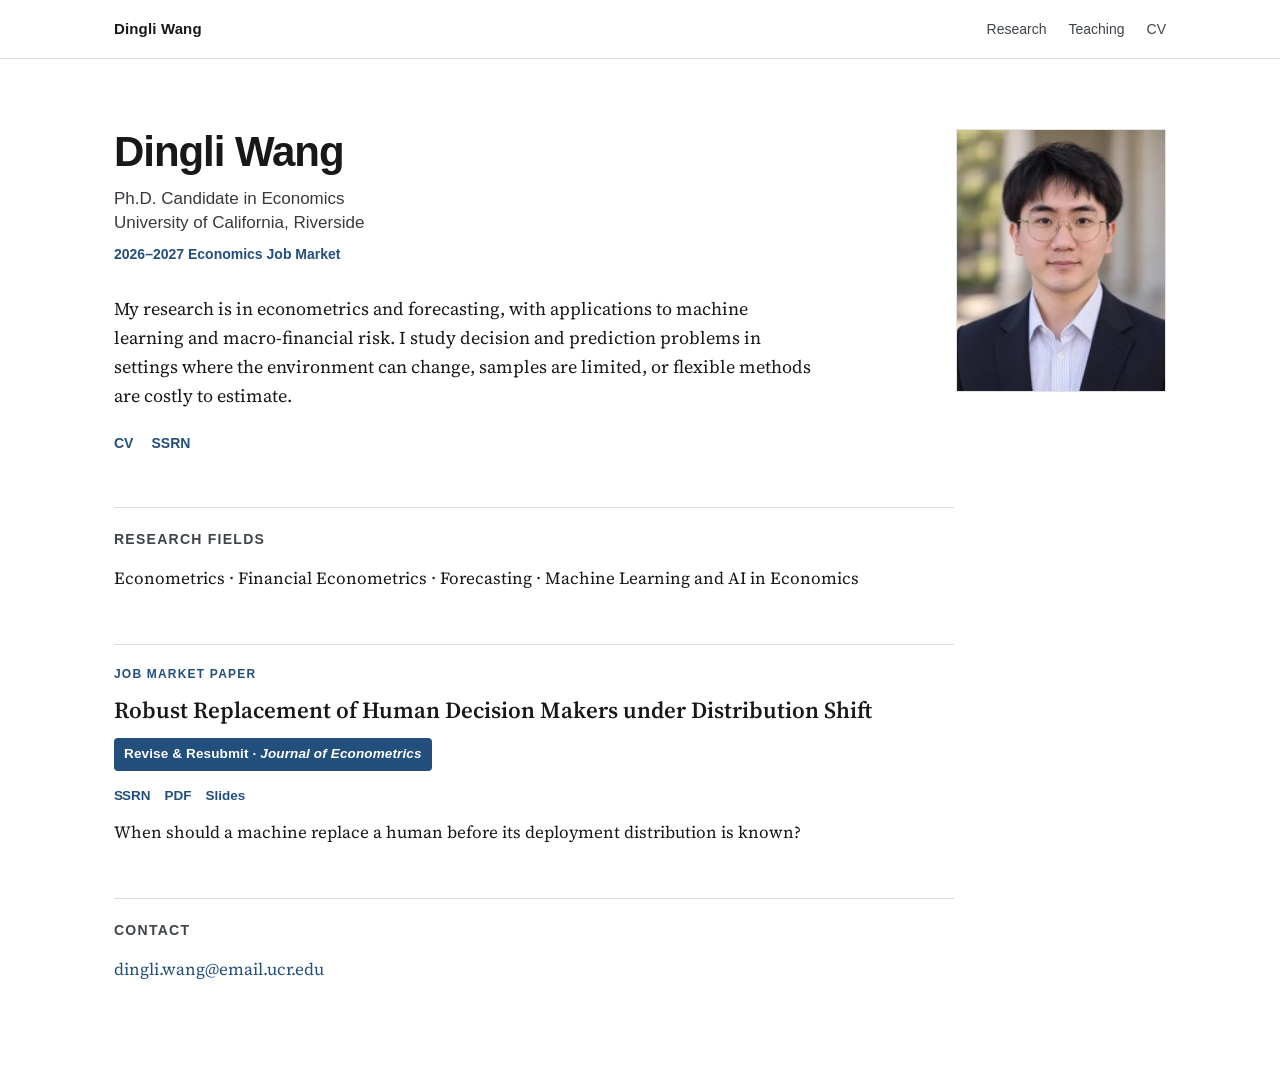
==== index.html @ 8ec80eb2 "Publish JMP talk slides alongside paper PDF on home and research pages" ====
<!DOCTYPE html>
<html lang="en">
<head>
<meta charset="UTF-8">
<meta name="viewport" content="width=device-width, initial-scale=1.0">
<title>Dingli Wang | Economics PhD Candidate at UC Riverside</title>
<meta name="description" content="Dingli Wang is an Economics PhD candidate at the University of California, Riverside. Research in econometrics, forecasting, machine learning, and macro-financial risk.">
<meta name="author" content="Dingli Wang">
<meta name="robots" content="index, follow">
<meta name="google-site-verification" content="K-nu3ngkysns7aIenNjw1BSuJkWYcFGSQOoCHtjQAps" />
<link rel="canonical" href="https://dingliwang.github.io/">
<meta property="og:type" content="website">
<meta property="og:site_name" content="Dingli Wang">
<meta property="og:title" content="Dingli Wang | Economics PhD Candidate at UC Riverside">
<meta property="og:description" content="Dingli Wang is an Economics PhD candidate at the University of California, Riverside. Research in econometrics, forecasting, machine learning, and macro-financial risk.">
<meta property="og:url" content="https://dingliwang.github.io/">
<meta property="og:image" content="https://dingliwang.github.io/assets/dingli-wang-headshot.webp">
<link rel="preconnect" href="https://fonts.googleapis.com">
<link rel="preconnect" href="https://fonts.gstatic.com" crossorigin>
<link href="https://fonts.googleapis.com/css2?family=Source+Serif+4:opsz,wght@8..60,400;8..60,600&display=swap" rel="stylesheet">
<link rel="stylesheet" href="styles.css?v=20261015-papers">
<script type="application/ld+json">
{
  "@context": "https://schema.org",
  "@type": "Person",
  "@id": "https://dingliwang.github.io/#person",
  "name": "Dingli Wang",
  "url": "https://dingliwang.github.io/",
  "image": "https://dingliwang.github.io/assets/dingli-wang-headshot.webp",
  "jobTitle": "Ph.D. Candidate in Economics",
  "affiliation": {
    "@type": "CollegeOrUniversity",
    "name": "University of California, Riverside",
    "url": "https://www.ucr.edu/"
  },
  "email": "mailto:dingli.wang@email.ucr.edu",
  "sameAs": ["https://ssrn.com/author=10994248"],
  "knowsAbout": [
    "Econometrics",
    "Financial Econometrics",
    "Forecasting",
    "Machine Learning and AI in Economics",
    "Macro-financial Risk"
  ],
  "mainEntityOfPage": "https://dingliwang.github.io/"
}
</script>
</head>
<body>
<header class="site-header">
  <nav class="nav">
    <a class="nav__brand" href="index.html">Dingli Wang</a>
    <div class="nav__links">
      <a href="research.html">Research</a>
      <a href="teaching.html">Teaching</a>
      <a href="assets/Dingli_Wang_CV.pdf" target="_blank" rel="noopener">CV</a>
    </div>
  </nav>
</header>
<main class="page">
  <section class="hero">
    <div class="intro">
      <h1>Dingli Wang</h1>
      <p class="role">Ph.D. Candidate in Economics<br>University of California, Riverside</p>
      <p class="market">2026&ndash;2027 Economics Job Market</p>
      <div class="intro__text">
        <p>My research is in econometrics and forecasting, with applications to machine learning and macro-financial risk. I study decision and prediction problems in settings where the environment can change, samples are limited, or flexible methods are costly to estimate.</p>
      </div>
      <div class="quick-links">
        <a href="assets/Dingli_Wang_CV.pdf" target="_blank" rel="noopener">CV</a>
        <a href="https://ssrn.com/author=10994248" target="_blank" rel="noopener">SSRN</a>
      </div>
    </div>
    <div class="portrait-wrap">
      <img class="portrait" src="assets/dingli-wang-headshot.webp" alt="Dingli Wang">
    </div>
  </section>
  <section class="home-section">
    <h2>Research Fields</h2>
    <p>Econometrics &middot; Financial Econometrics &middot; Forecasting &middot; Machine Learning and AI in Economics</p>
  </section>
  <section class="home-section" id="jmp">
    <div class="eyebrow">Job Market Paper</div>
    <h2 class="featured-title"><a href="research.html#jmp">Robust Replacement of Human Decision Makers under Distribution Shift</a></h2>
    <div class="status-badge">Revise &amp; Resubmit &middot; <em>Journal of Econometrics</em></div>
    <div class="paper__meta home-paper-links"><a class="paper-link ssrn-link" href="https://papers.ssrn.com/sol3/papers.cfm?abstract_id=7546458" target="_blank" rel="noopener">S<span class="ssrn-s2">S</span>RN</a><a class="paper-link" href="papers/Robust-Replacement-of-Human-Decision-Makers-under-Distribution-Shift.pdf" target="_blank" rel="noopener">PDF</a><a class="paper-link" href="papers/Robust-Replacement-of-Human-Decision-Makers-under-Distribution-Shift-Slides.pdf" target="_blank" rel="noopener">Slides</a></div>
    <p>When should a machine replace a human before its deployment distribution is known?</p>
  </section>
  <section class="home-section">
    <h2>Contact</h2>
    <p><a href="mailto:dingli.wang@email.ucr.edu">dingli.wang@email.ucr.edu</a></p>
  </section>
</main>
</body>
</html>
---- styles.css ----
:root {
  --ink: #181818;
  --muted: #5f6368;
  --rule: #dedede;
  --link: #234f7d;
  --paper: #ffffff;
  --serif: "Source Serif 4", Georgia, "Times New Roman", serif;
  --sans: -apple-system, BlinkMacSystemFont, "Helvetica Neue", Arial, sans-serif;
  --page: 1100px;
  --measure: 840px;
}
* { box-sizing: border-box; }
html { scroll-behavior: smooth; }
body {
  margin: 0;
  background: var(--paper);
  color: var(--ink);
  font-family: var(--serif);
  font-size: 17px;
  line-height: 1.62;
  -webkit-font-smoothing: antialiased;
}
a { color: var(--link); text-decoration: none; text-underline-offset: 3px; }
a:hover { text-decoration: underline; }
.site-header { border-bottom: 1px solid var(--rule); background: #fff; }
.nav {
  max-width: var(--page);
  margin: 0 auto;
  padding: 17px 24px;
  display: flex;
  align-items: center;
  justify-content: space-between;
  gap: 24px;
  font-family: var(--sans);
}
.nav__brand { color: var(--ink); font-size: 15px; font-weight: 650; letter-spacing: .01em; }
.nav__brand:hover { text-decoration: none; }
.nav__links { display: flex; gap: 22px; font-size: 14px; }
.nav__links a { color: #3f4449; }
.nav__links a[aria-current="page"] { color: var(--ink); font-weight: 650; }
.page { max-width: var(--page); margin: 0 auto; padding: 70px 24px 100px; }

.hero {
  display: grid;
  grid-template-columns: minmax(0, 1fr) 210px;
  gap: 52px;
  align-items: start;
}
.intro, .page-header { max-width: var(--measure); }
.intro h1, .page-header h1 {
  font-family: var(--sans);
  font-size: 42px;
  line-height: 1.08;
  letter-spacing: -.025em;
  margin: 0 0 12px;
  font-weight: 650;
}
.role {
  font-family: var(--sans);
  font-size: 17px;
  line-height: 1.45;
  color: #363a3e;
  margin: 0 0 7px;
}
.market {
  font-family: var(--sans);
  color: var(--link);
  font-size: 14px;
  font-weight: 650;
  margin: 0 0 28px;
}
.intro__text { max-width: 700px; font-size: 18px; }
.quick-links {
  display: flex;
  flex-wrap: wrap;
  gap: 8px 18px;
  margin-top: 22px;
  font-family: var(--sans);
  font-size: 14px;
  font-weight: 600;
}
.portrait-wrap { width: 210px; }
.portrait {
  display: block;
  width: 210px;
  height: auto;
  aspect-ratio: 4 / 5;
  object-fit: cover;
  border: 1px solid #e2e2e2;
}

.home-section, .list-section {
  max-width: var(--measure);
  margin-top: 52px;
  padding-top: 20px;
  border-top: 1px solid var(--rule);
}
.home-section h2, .list-section h2 {
  font-family: var(--sans);
  font-size: 14px;
  text-transform: uppercase;
  letter-spacing: .09em;
  margin: 0 0 14px;
  font-weight: 700;
  color: #3f4449;
}
.home-section p { margin: 0; }
.eyebrow {
  font-family: var(--sans);
  font-size: 12px;
  font-weight: 700;
  text-transform: uppercase;
  letter-spacing: .1em;
  color: var(--link);
  margin-bottom: 7px;
}
.featured-title {
  font-family: var(--serif) !important;
  font-size: 23px !important;
  text-transform: none !important;
  letter-spacing: 0 !important;
  font-weight: 600 !important;
  margin: 0 0 5px !important;
}
.featured-title a { color: var(--ink); }
.status-line {
  font-family: var(--sans);
  font-size: 14px;
  color: var(--muted);
  margin-bottom: 12px !important;
}
.status-badge {
  display: inline-block;
  margin: 4px 0 14px;
  padding: 5px 10px 6px;
  border-radius: 4px;
  background: var(--link);
  color: #fff;
  font-family: var(--sans);
  font-size: 13.5px;
  font-weight: 650;
  letter-spacing: .01em;
}
.status-badge em { font-weight: 650; }
.paper-link {
  color: var(--link);
  font-weight: 650;
}
.ssrn-link {
  font-kerning: normal;
  letter-spacing: 0;
}
.ssrn-s2 {
  display: inline-block;
  margin-left: -0.08em;
}
.page-header p { margin: 0; color: #404448; font-size: 18px; }
.papers { max-width: var(--measure); margin-top: 42px; }
.paper { padding: 28px 0; border-top: 1px solid var(--rule); }
.paper:first-child { border-top: 0; padding-top: 0; }
.paper h2, .paper h3 {
  font-family: var(--serif);
  font-size: 22px;
  line-height: 1.35;
  margin: 0 0 7px;
  font-weight: 600;
}
.coauthor {
  font-family: var(--sans);
  font-size: 13px;
  font-weight: 400;
  color: var(--muted);
  white-space: nowrap;
}
.paper__meta {
  font-family: var(--sans);
  display: flex;
  flex-wrap: wrap;
  gap: 5px 14px;
  font-size: 13.5px;
  color: var(--muted);
  margin-bottom: 12px;
}
.paper__summary { margin: 0 0 12px; }
details { margin-top: 8px; }
summary {
  cursor: pointer;
  color: var(--link);
  font-family: var(--sans);
  font-size: 13px;
  font-weight: 650;
}
details p {
  margin: 12px 0 0;
  padding-left: 16px;
  border-left: 2px solid #d6dde5;
  color: #42474c;
}
.cvrow {
  display: grid;
  grid-template-columns: minmax(0,1fr) auto;
  gap: 18px;
  padding: 10px 0;
  border-top: 1px solid #eeeeee;
  align-items: baseline;
}
.cvrow:first-of-type { border-top: 0; }
.date, .sub, .meta-inline {
  font-family: var(--sans);
  font-size: 13.5px;
  color: var(--muted);
}
.date { white-space: nowrap; }
.sub { margin-top: 2px; }
.paper-mini { padding: 9px 0; border-top: 1px solid #eeeeee; }
.paper-mini:first-of-type { border-top: 0; }
.paper-mini strong { display: block; font-weight: 600; }
.meta-inline { display: block; margin-top: 2px; }
.list-section p { margin: 0 0 10px; }
.list-section p:last-child { margin-bottom: 0; }

.cv-page { max-width: 1040px; }
.pdf-section { margin-top: 28px; }
.pdf-frame {
  display: block;
  width: 100%;
  height: 1080px;
  border: 1px solid var(--rule);
  background: #f7f7f7;
}

@media (min-width: 761px) and (max-width: 960px) {
  .hero { grid-template-columns: minmax(0, 1fr) 180px; gap: 32px; }
  .portrait-wrap, .portrait { width: 180px; }
}
@media (max-width: 760px) {
  body { font-size: 16.5px; }
  .page { padding: 52px 20px 80px; }
  .nav { padding: 15px 20px; }
  .nav__links { gap: 15px; }
  .hero { grid-template-columns: 1fr; gap: 30px; }
  .portrait-wrap { width: 150px; order: -1; }
  .portrait { width: 150px; }
  .intro h1, .page-header h1 { font-size: 34px; }
  .intro__text, .page-header p { font-size: 17px; }
  .cvrow { grid-template-columns: 1fr; gap: 2px; }
  .date { white-space: normal; }
  .coauthor { white-space: normal; display: inline; }
  .pdf-frame { height: 75vh; }
}
@media print {
  .site-header { display: none; }
  .page { max-width: none; padding: 0; }
  a { color: #000; }
}
/* Teaching portfolio samples */
.teaching-materials__intro { margin-bottom: 12px !important; }
.teaching-sample { padding: 16px 0; border-top: 1px solid #eeeeee; }
.teaching-sample__title { font-weight: 600; line-height: 1.45; }
.teaching-sample__meta { margin-top: 3px; color: var(--muted); font-family: var(--sans); font-size: 13px; }
.teaching-sample p { margin: 7px 0 8px; }
.teaching-sample__links { display: flex; flex-wrap: wrap; gap: 6px 18px; font-family: var(--sans); font-size: 13.5px; font-weight: 600; }
.teaching-materials__note { color: var(--muted); font-size: 14px; }
.teaching-materials__statement { margin-top: 16px !important; font-family: var(--sans); font-size: 14px; font-weight: 600; }

/* Link to the standalone research statement */
.page-header .statement-resource {
  margin: 14px 0 0;
  font-family: var(--sans);
  font-size: 14px;
  font-weight: 600;
}

/* Selected student feedback: modest academic styling */
.teaching-feedback__intro { color: var(--muted); font-size: 15px; }
.student-quote {
  margin: 18px 0 0;
  padding: 3px 0 3px 18px;
  border-left: 2px solid #d6dde5;
}
.student-quote p { margin: 0 0 6px; }
.student-quote footer {
  font-family: var(--sans);
  font-size: 13px;
  color: var(--muted);
}

/* Working-paper section and expanded JMP abstract */
.paper .paper__abstract-heading {
  font-family: var(--sans);
  font-size: 13px;
  line-height: 1.5;
  font-weight: 700;
  text-transform: uppercase;
  letter-spacing: .075em;
  color: #3f4449;
  margin: 10px 0 7px;
}
.paper__abstract { color: #42474c; margin: 0; }
.papers--additional { margin-top: 24px; }
.papers__heading {
  font-family: var(--sans);
  font-size: 14px;
  line-height: 1.5;
  font-weight: 700;
  text-transform: uppercase;
  letter-spacing: .09em;
  color: #3f4449;
  margin: 0 0 18px;
  padding-top: 22px;
  border-top: 1px solid var(--rule);
}
.papers--additional .paper:first-of-type { border-top: 0; padding-top: 0; }

/* Teaching: tighter course list and clear section ordering */
.teaching-page { padding-top: 58px; }
.teaching-page .list-section {
  margin-top: 28px;
  padding-top: 16px;
}
.teaching-page .list-section h2 { margin-bottom: 9px; }
.teaching-page .cvrow {
  padding: 6px 0;
  gap: 12px;
  line-height: 1.4;
}
.teaching-page .cvrow .sub { margin-top: 1px; }
.teaching-page .teaching-sample { padding: 13px 0; }
.teaching-page .student-quote { margin-top: 14px; }
@media (max-width: 760px) {
  .teaching-page { padding-top: 48px; }
}
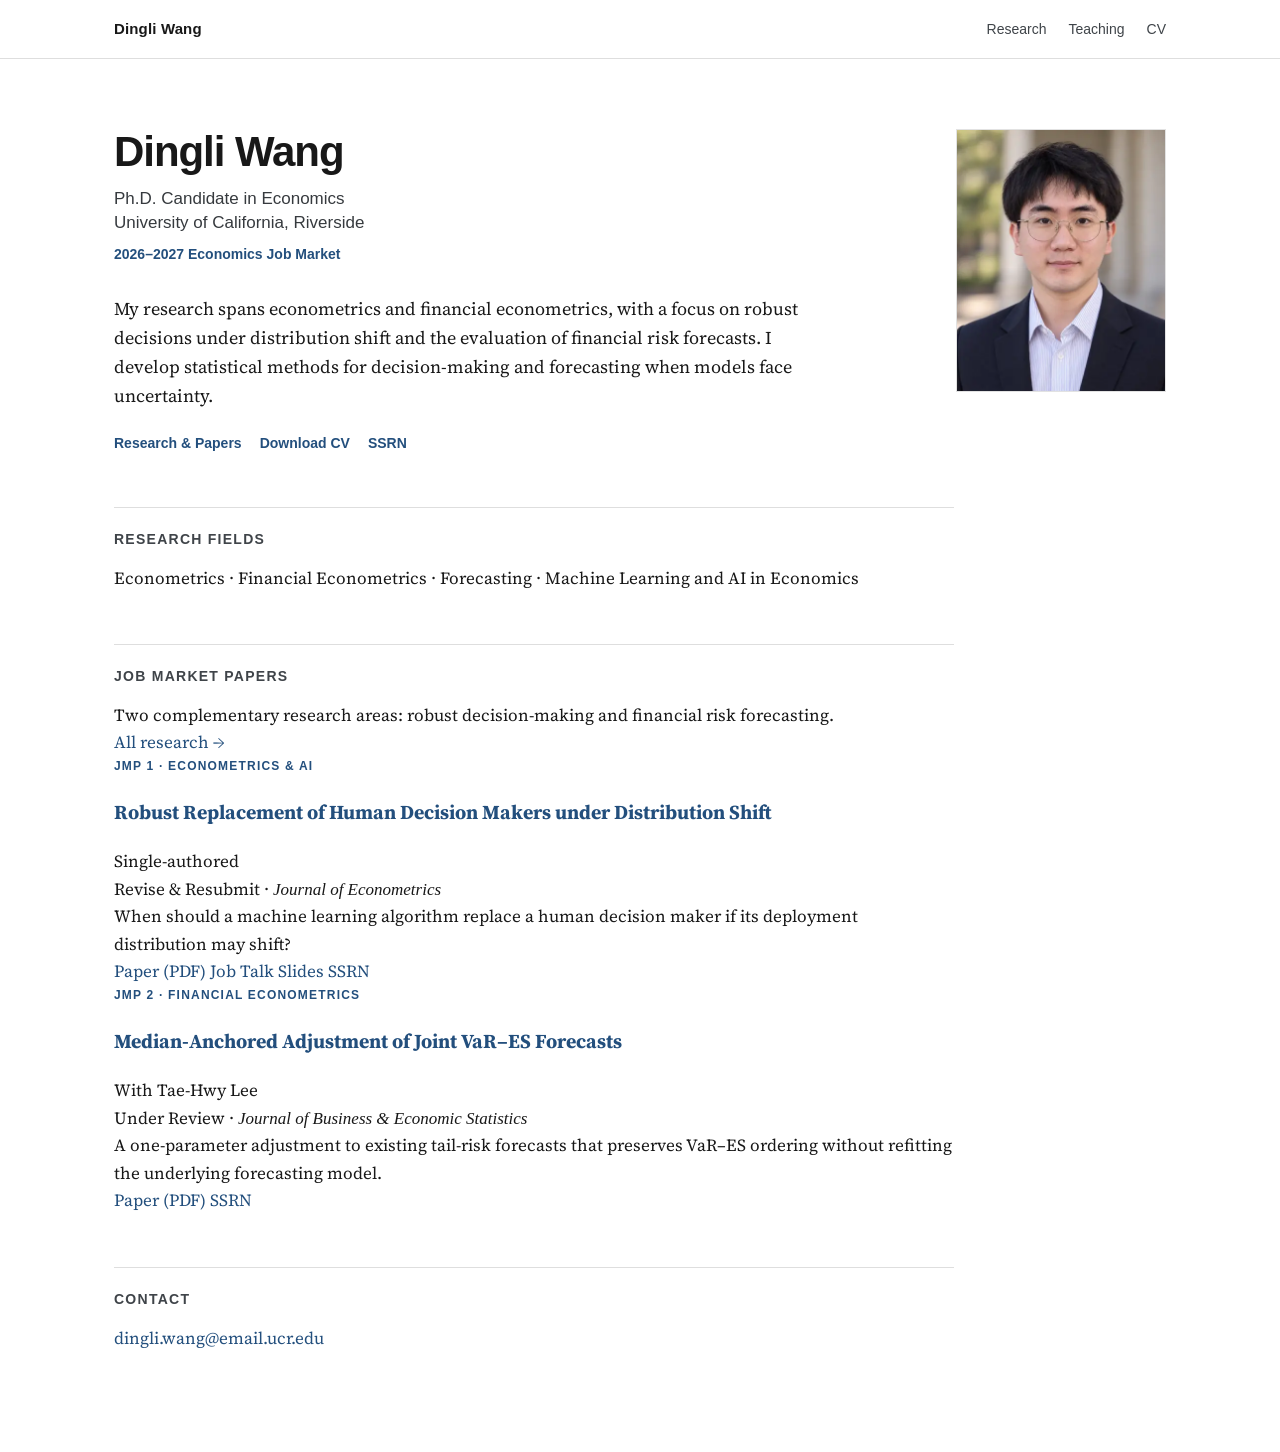
==== commit f4859732: "Feature both independent job market papers on homepage" ====
--- a/index.html
+++ b/index.html
@@ -1,10 +1,18 @@
 <!DOCTYPE html>
 <html lang="en">
 <head>
+<!-- Google tag (gtag.js) -->
+<script async src="https://www.googletagmanager.com/gtag/js?id=G-CCY3WN5WTL"></script>
+<script>
+  window.dataLayer = window.dataLayer || [];
+  function gtag(){dataLayer.push(arguments);}
+  gtag('js', new Date());
+  gtag('config', 'G-CCY3WN5WTL');
+</script>
 <meta charset="UTF-8">
 <meta name="viewport" content="width=device-width, initial-scale=1.0">
 <title>Dingli Wang | Economics PhD Candidate at UC Riverside</title>
-<meta name="description" content="Dingli Wang is an Economics PhD candidate at the University of California, Riverside. Research in econometrics, forecasting, machine learning, and macro-financial risk.">
+<meta name="description" content="Dingli Wang is an Economics PhD candidate at the University of California, Riverside. Research in econometrics, financial econometrics, decision-making under distribution shift, and risk forecasting.">
 <meta name="author" content="Dingli Wang">
 <meta name="robots" content="index, follow">
 <meta name="google-site-verification" content="K-nu3ngkysns7aIenNjw1BSuJkWYcFGSQOoCHtjQAps" />
@@ -18,7 +26,7 @@
 <link rel="preconnect" href="https://fonts.googleapis.com">
 <link rel="preconnect" href="https://fonts.gstatic.com" crossorigin>
 <link href="https://fonts.googleapis.com/css2?family=Source+Serif+4:opsz,wght@8..60,400;8..60,600&display=swap" rel="stylesheet">
-<link rel="stylesheet" href="styles.css?v=20261015-papers">
+<link rel="stylesheet" href="styles.css?v=20261104-dual-jmp">
 <script type="application/ld+json">
 {
   "@context": "https://schema.org",
@@ -64,10 +72,11 @@
       <p class="role">Ph.D. Candidate in Economics<br>University of California, Riverside</p>
       <p class="market">2026&ndash;2027 Economics Job Market</p>
       <div class="intro__text">
-        <p>My research is in econometrics and forecasting, with applications to machine learning and macro-financial risk. I study decision and prediction problems in settings where the environment can change, samples are limited, or flexible methods are costly to estimate.</p>
+        <p>My research spans econometrics and financial econometrics, with a focus on robust decisions under distribution shift and the evaluation of financial risk forecasts. I develop statistical methods for decision-making and forecasting when models face uncertainty.</p>
       </div>
       <div class="quick-links">
-        <a href="assets/Dingli_Wang_CV.pdf" target="_blank" rel="noopener">CV</a>
+        <a href="research.html">Research &amp; Papers</a>
+        <a href="assets/Dingli_Wang_CV.pdf" target="_blank" rel="noopener">Download CV</a>
         <a href="https://ssrn.com/author=10994248" target="_blank" rel="noopener">SSRN</a>
       </div>
     </div>
@@ -79,12 +88,39 @@
     <h2>Research Fields</h2>
     <p>Econometrics &middot; Financial Econometrics &middot; Forecasting &middot; Machine Learning and AI in Economics</p>
   </section>
-  <section class="home-section" id="jmp">
-    <div class="eyebrow">Job Market Paper</div>
-    <h2 class="featured-title"><a href="research.html#jmp">Robust Replacement of Human Decision Makers under Distribution Shift</a></h2>
-    <div class="status-badge">Revise &amp; Resubmit &middot; <em>Journal of Econometrics</em></div>
-    <div class="paper__meta home-paper-links"><a class="paper-link ssrn-link" href="https://papers.ssrn.com/sol3/papers.cfm?abstract_id=7546458" target="_blank" rel="noopener">S<span class="ssrn-s2">S</span>RN</a><a class="paper-link" href="papers/Robust-Replacement-of-Human-Decision-Makers-under-Distribution-Shift.pdf" target="_blank" rel="noopener">PDF</a><a class="paper-link" href="papers/Robust-Replacement-of-Human-Decision-Makers-under-Distribution-Shift-Slides.pdf" target="_blank" rel="noopener">Slides</a></div>
-    <p>When should a machine replace a human before its deployment distribution is known?</p>
+  <section class="home-section home-section--papers" id="jmp-papers" aria-labelledby="jmp-papers-title">
+    <div class="home-section__heading">
+      <div>
+        <h2 id="jmp-papers-title">Job Market Papers</h2>
+        <p>Two complementary research areas: robust decision-making and financial risk forecasting.</p>
+      </div>
+      <a class="section-link" href="research.html">All research &rarr;</a>
+    </div>
+    <div class="featured-grid">
+      <article class="featured-paper">
+        <div class="eyebrow">JMP 1 <span aria-hidden="true">&middot;</span> Econometrics &amp; AI</div>
+        <h3 class="featured-paper__title"><a href="research.html#jmp">Robust Replacement of Human Decision Makers under Distribution Shift</a></h3>
+        <p class="featured-paper__byline">Single-authored</p>
+        <p class="featured-paper__status">Revise &amp; Resubmit <span aria-hidden="true">&middot;</span> <em>Journal of Econometrics</em></p>
+        <p class="featured-paper__summary">When should a machine learning algorithm replace a human decision maker if its deployment distribution may shift?</p>
+        <div class="featured-paper__links">
+          <a href="papers/Robust-Replacement-of-Human-Decision-Makers-under-Distribution-Shift.pdf" target="_blank" rel="noopener">Paper (PDF)</a>
+          <a href="papers/Robust-Replacement-of-Human-Decision-Makers-under-Distribution-Shift-Slides.pdf" target="_blank" rel="noopener">Job Talk Slides</a>
+          <a href="https://papers.ssrn.com/sol3/papers.cfm?abstract_id=7546458" target="_blank" rel="noopener">SSRN</a>
+        </div>
+      </article>
+      <article class="featured-paper">
+        <div class="eyebrow">JMP 2 <span aria-hidden="true">&middot;</span> Financial Econometrics</div>
+        <h3 class="featured-paper__title"><a href="research.html#jmp-2">Median-Anchored Adjustment of Joint VaR&ndash;ES Forecasts</a></h3>
+        <p class="featured-paper__byline">With Tae-Hwy Lee</p>
+        <p class="featured-paper__status">Under Review <span aria-hidden="true">&middot;</span> <em>Journal of Business &amp; Economic Statistics</em></p>
+        <p class="featured-paper__summary">A one-parameter adjustment to existing tail-risk forecasts that preserves VaR&ndash;ES ordering without refitting the underlying forecasting model.</p>
+        <div class="featured-paper__links">
+          <a href="papers/Median-Anchored-Adjustment-of-Joint-VaR-ES-Forecasts.pdf" target="_blank" rel="noopener">Paper (PDF)</a>
+          <a href="https://papers.ssrn.com/sol3/papers.cfm?abstract_id=7217398" target="_blank" rel="noopener">SSRN</a>
+        </div>
+      </article>
+    </div>
   </section>
   <section class="home-section">
     <h2>Contact</h2>
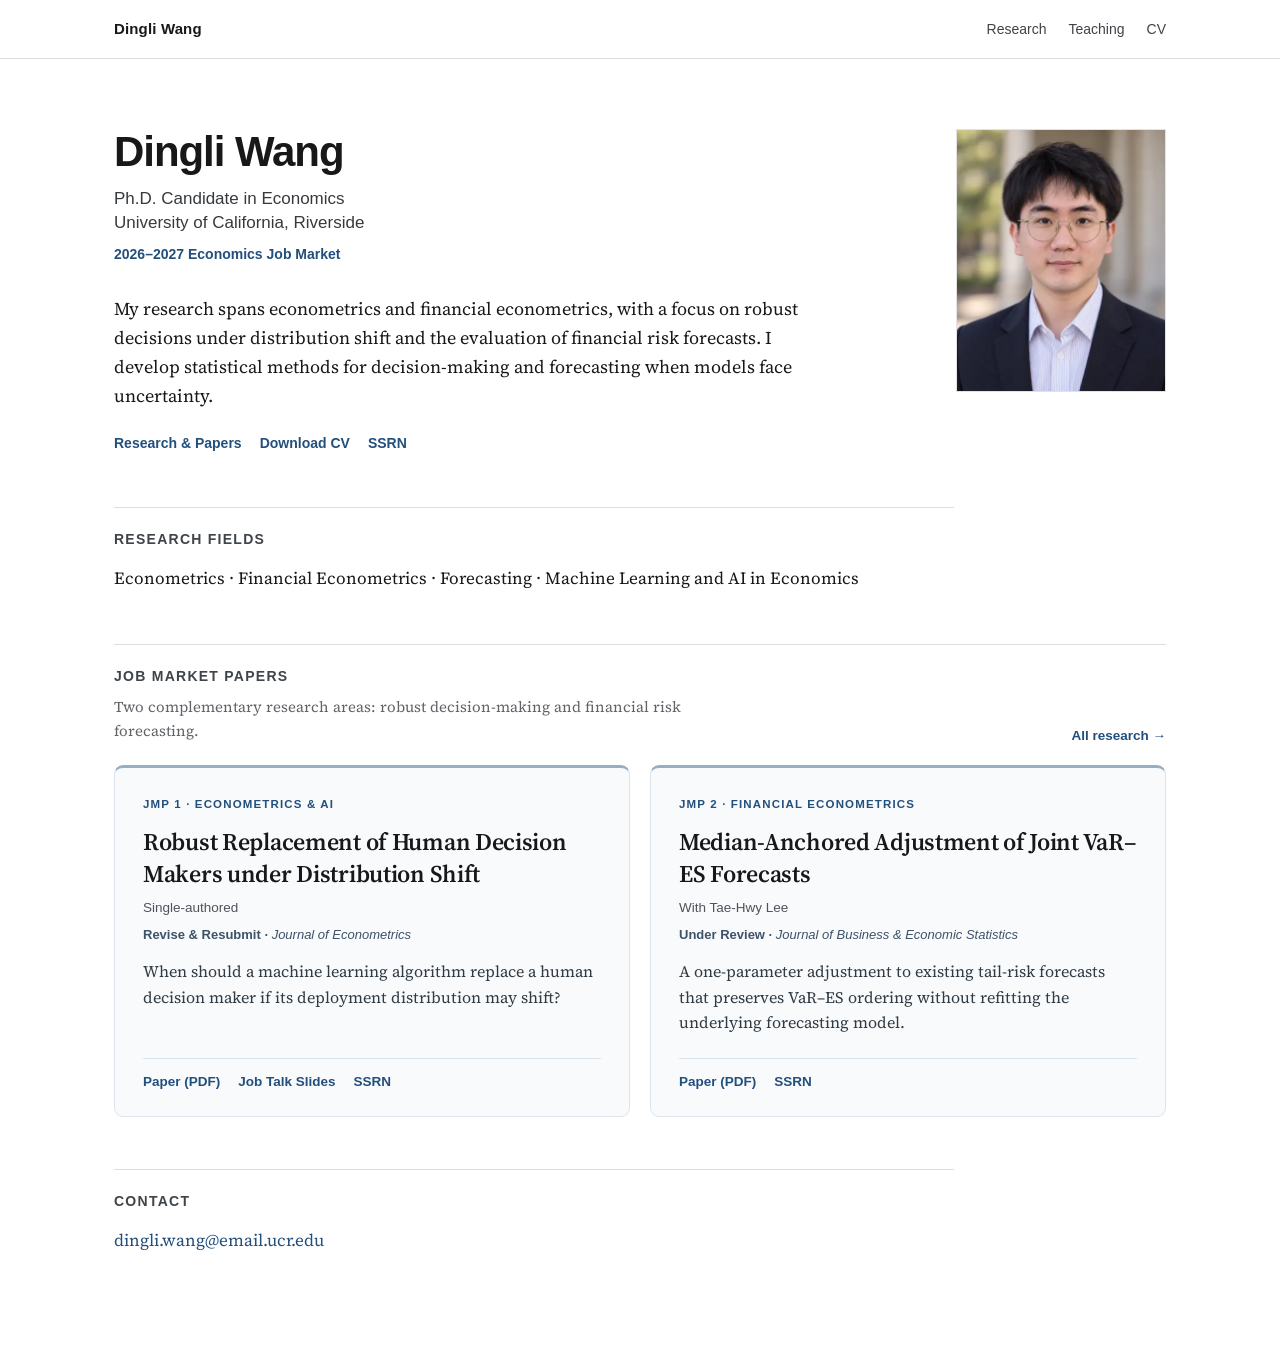
==== commit 2e36e355: "Align page sharing metadata with dual-JMP research profile" ====
--- a/index.html
+++ b/index.html
@@ -20,7 +20,7 @@
 <meta property="og:type" content="website">
 <meta property="og:site_name" content="Dingli Wang">
 <meta property="og:title" content="Dingli Wang | Economics PhD Candidate at UC Riverside">
-<meta property="og:description" content="Dingli Wang is an Economics PhD candidate at the University of California, Riverside. Research in econometrics, forecasting, machine learning, and macro-financial risk.">
+<meta property="og:description" content="Dingli Wang, UC Riverside Economics PhD candidate. Job market papers in econometrics, robust decision-making, and financial risk forecasting.">
 <meta property="og:url" content="https://dingliwang.github.io/">
 <meta property="og:image" content="https://dingliwang.github.io/assets/dingli-wang-headshot.webp">
 <link rel="preconnect" href="https://fonts.googleapis.com">
--- a/styles.css
+++ b/styles.css
@@ -330,3 +330,141 @@
 @media (max-width: 760px) {
   .teaching-page { padding-top: 48px; }
 }
+
+/* 2026–27 dual-JMP presentation: understated, research-first layout */
+:root {
+  --accent-wash: #f8fafc;
+  --accent-rule: #dce5ed;
+}
+a:focus-visible, summary:focus-visible {
+  outline: 2px solid var(--link);
+  outline-offset: 4px;
+  border-radius: 2px;
+}
+.home-section--papers { max-width: var(--page); }
+.home-section__heading {
+  display: flex;
+  align-items: flex-end;
+  justify-content: space-between;
+  gap: 18px;
+  margin-bottom: 22px;
+}
+.home-section__heading h2 { margin-bottom: 7px; }
+.home-section__heading p {
+  max-width: 590px;
+  color: var(--muted);
+  font-size: 15px;
+}
+.section-link {
+  flex: 0 0 auto;
+  font: 600 13.5px var(--sans);
+  white-space: nowrap;
+}
+.featured-grid {
+  display: grid;
+  grid-template-columns: repeat(2, minmax(0, 1fr));
+  gap: 20px;
+}
+.featured-paper {
+  display: flex;
+  flex-direction: column;
+  padding: 27px 28px 24px;
+  border: 1px solid var(--accent-rule);
+  border-top: 3px solid #97aec5;
+  border-radius: 9px;
+  background: var(--accent-wash);
+  min-width: 0;
+}
+.featured-paper .eyebrow { font-size: 11.5px; margin-bottom: 12px; }
+.featured-paper__title {
+  font: 600 24px/1.32 var(--serif);
+  letter-spacing: -.012em;
+  margin: 0 0 9px;
+}
+.featured-paper__title a { color: var(--ink); }
+.featured-paper__byline {
+  color: #4e545a;
+  font: 13.5px/1.45 var(--sans);
+  margin: 0 0 7px !important;
+}
+.featured-paper__status {
+  color: #3e5268;
+  font: 600 13px/1.55 var(--sans);
+  margin: 0 0 14px !important;
+}
+.featured-paper__status em { font-weight: 500; }
+.featured-paper__summary {
+  color: #313b43;
+  font-size: 16px;
+  line-height: 1.6;
+  margin: 0 0 22px !important;
+}
+.featured-paper__links {
+  display: flex;
+  flex-wrap: wrap;
+  gap: 8px 18px;
+  margin-top: auto;
+  padding-top: 13px;
+  border-top: 1px solid var(--accent-rule);
+  font: 600 13.5px/1.5 var(--sans);
+}
+.research-section__head { margin-bottom: 20px; }
+.research-section__head .papers__heading {
+  padding-top: 0;
+  border-top: 0;
+  margin-bottom: 8px;
+}
+.research-section__head p {
+  color: var(--muted);
+  font-size: 15px;
+  margin: 0;
+}
+.papers--featured { margin-top: 45px; }
+.papers--featured .paper--featured {
+  background: var(--accent-wash);
+  border: 1px solid var(--accent-rule);
+  border-radius: 9px;
+  padding: 27px 29px 25px;
+  margin-bottom: 16px;
+  scroll-margin-top: 26px;
+}
+.papers--featured .paper--featured h3 {
+  font-size: 25px;
+  line-height: 1.3;
+  letter-spacing: -.01em;
+  margin-bottom: 5px;
+}
+.paper__byline {
+  font: 13.5px/1.5 var(--sans);
+  color: var(--muted);
+  margin: 0 0 8px;
+}
+.papers--featured .paper__meta {
+  margin-bottom: 13px;
+  gap: 5px 15px;
+}
+.papers--featured .paper__summary {
+  color: #303b46;
+  font-size: 16.5px;
+  line-height: 1.6;
+  margin: 0 0 11px;
+}
+.paper__details { margin-top: 10px; }
+.paper__details summary { font-size: 13.5px; }
+.paper__details p { line-height: 1.65; }
+.papers--other { margin-top: 31px; }
+.papers--other > .paper:first-of-type { border-top: 0; padding-top: 0; }
+.papers--other .papers__heading { margin-bottom: 15px; }
+@media (max-width: 820px) {
+  .featured-grid { grid-template-columns: 1fr; }
+  .featured-paper { padding: 23px 23px 21px; }
+}
+@media (max-width: 520px) {
+  .home-section__heading { align-items: flex-start; flex-direction: column; gap: 10px; }
+  .featured-paper__title { font-size: 22px; }
+  .papers--featured .paper--featured { padding: 21px 19px; }
+  .papers--featured .paper--featured h3 { font-size: 22px; }
+}
+@media (prefers-reduced-motion: reduce) {
+  html { scroll-behavior: auto; }
+}
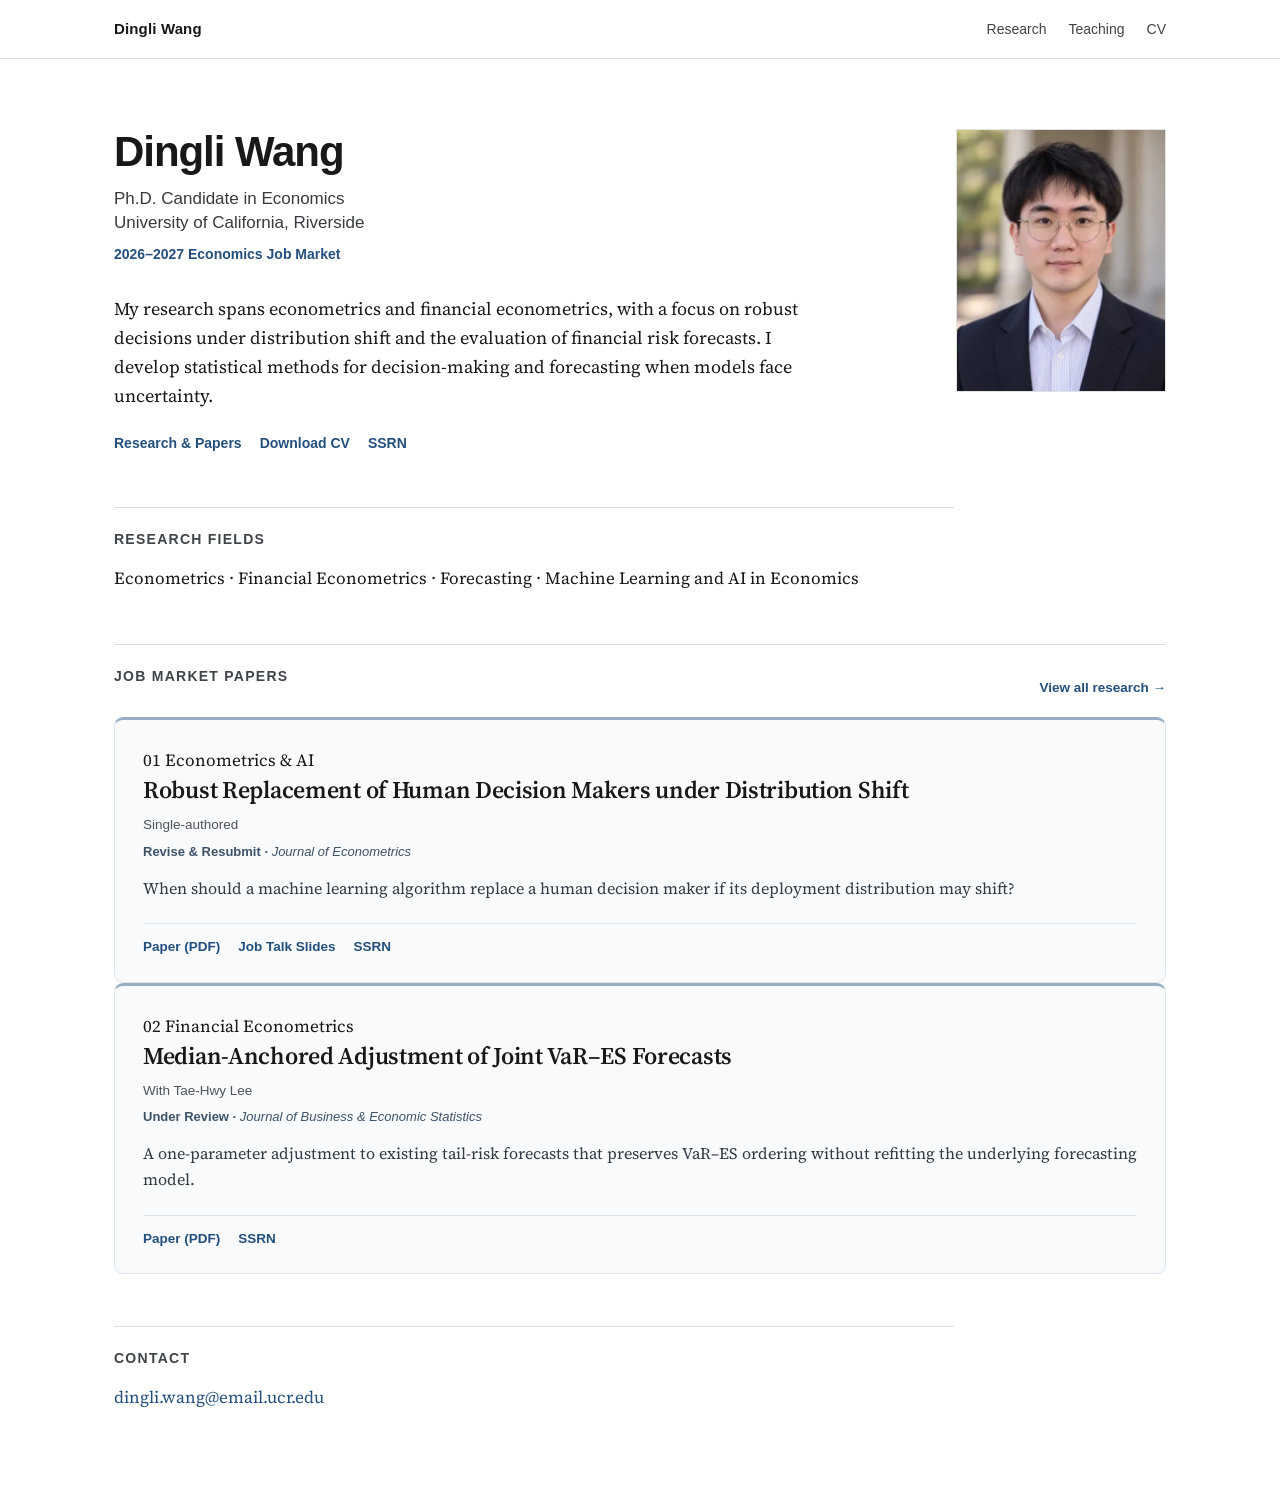
==== commit 6bf0de0c: "Replace homepage JMP cards with a restrained academic paper list" ====
--- a/index.html
+++ b/index.html
@@ -26,7 +26,7 @@
 <link rel="preconnect" href="https://fonts.googleapis.com">
 <link rel="preconnect" href="https://fonts.gstatic.com" crossorigin>
 <link href="https://fonts.googleapis.com/css2?family=Source+Serif+4:opsz,wght@8..60,400;8..60,600&display=swap" rel="stylesheet">
-<link rel="stylesheet" href="styles.css?v=20261104-dual-jmp">
+<link rel="stylesheet" href="styles.css?v=20261104-academic-list">
 <script type="application/ld+json">
 {
   "@context": "https://schema.org",
@@ -90,15 +90,16 @@
   </section>
   <section class="home-section home-section--papers" id="jmp-papers" aria-labelledby="jmp-papers-title">
     <div class="home-section__heading">
-      <div>
-        <h2 id="jmp-papers-title">Job Market Papers</h2>
-        <p>Two complementary research areas: robust decision-making and financial risk forecasting.</p>
-      </div>
-      <a class="section-link" href="research.html">All research &rarr;</a>
+      <h2 id="jmp-papers-title">Job Market Papers</h2>
+      <a class="section-link" href="research.html">View all research &rarr;</a>
     </div>
-    <div class="featured-grid">
+    <div class="featured-list">
       <article class="featured-paper">
-        <div class="eyebrow">JMP 1 <span aria-hidden="true">&middot;</span> Econometrics &amp; AI</div>
+        <div class="featured-paper__rail">
+          <span class="featured-paper__number">01</span>
+          <span class="featured-paper__field">Econometrics &amp; AI</span>
+        </div>
+        <div class="featured-paper__content">
         <h3 class="featured-paper__title"><a href="research.html#jmp">Robust Replacement of Human Decision Makers under Distribution Shift</a></h3>
         <p class="featured-paper__byline">Single-authored</p>
         <p class="featured-paper__status">Revise &amp; Resubmit <span aria-hidden="true">&middot;</span> <em>Journal of Econometrics</em></p>
@@ -108,9 +109,15 @@
           <a href="papers/Robust-Replacement-of-Human-Decision-Makers-under-Distribution-Shift-Slides.pdf" target="_blank" rel="noopener">Job Talk Slides</a>
           <a href="https://papers.ssrn.com/sol3/papers.cfm?abstract_id=7546458" target="_blank" rel="noopener">SSRN</a>
         </div>
+      
+        </div>
       </article>
       <article class="featured-paper">
-        <div class="eyebrow">JMP 2 <span aria-hidden="true">&middot;</span> Financial Econometrics</div>
+        <div class="featured-paper__rail">
+          <span class="featured-paper__number">02</span>
+          <span class="featured-paper__field">Financial Econometrics</span>
+        </div>
+        <div class="featured-paper__content">
         <h3 class="featured-paper__title"><a href="research.html#jmp-2">Median-Anchored Adjustment of Joint VaR&ndash;ES Forecasts</a></h3>
         <p class="featured-paper__byline">With Tae-Hwy Lee</p>
         <p class="featured-paper__status">Under Review <span aria-hidden="true">&middot;</span> <em>Journal of Business &amp; Economic Statistics</em></p>
@@ -118,6 +125,8 @@
         <div class="featured-paper__links">
           <a href="papers/Median-Anchored-Adjustment-of-Joint-VaR-ES-Forecasts.pdf" target="_blank" rel="noopener">Paper (PDF)</a>
           <a href="https://papers.ssrn.com/sol3/papers.cfm?abstract_id=7217398" target="_blank" rel="noopener">SSRN</a>
+        </div>
+      
         </div>
       </article>
     </div>
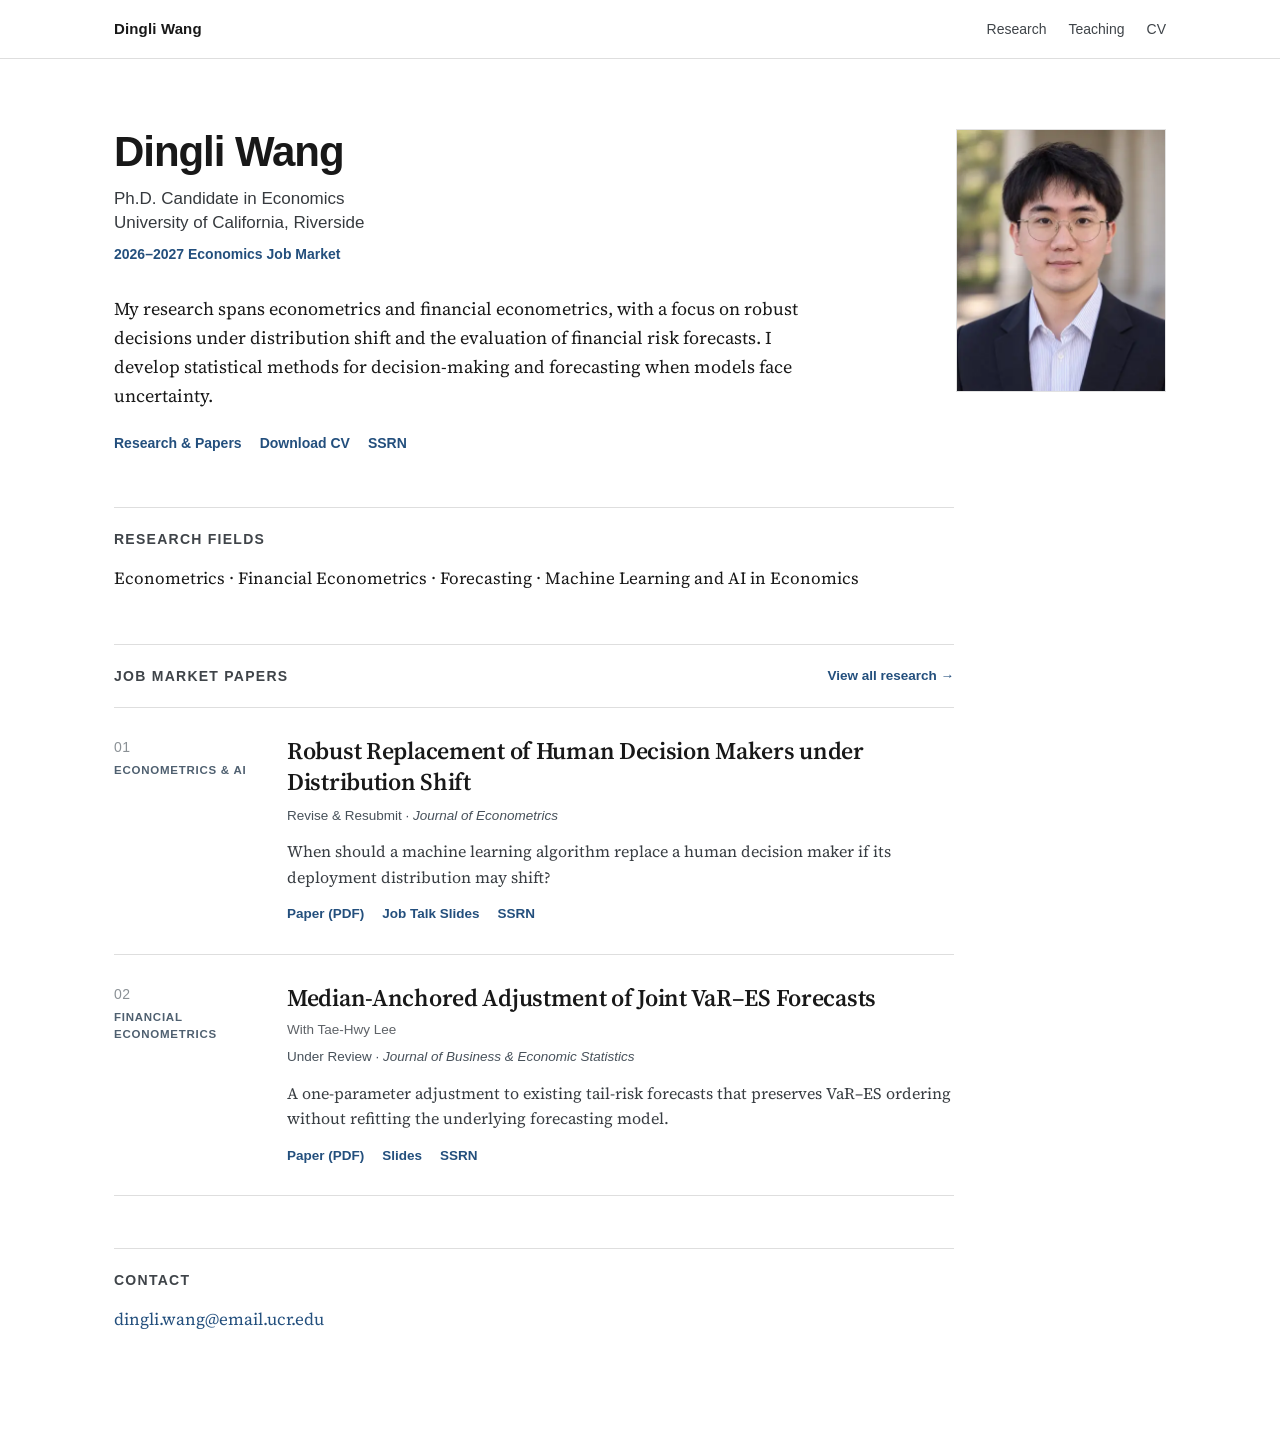
==== commit ba66079f: "Add financial econometrics JMP slides and simplify authorship labeling" ====
--- a/index.html
+++ b/index.html
@@ -101,8 +101,7 @@
         </div>
         <div class="featured-paper__content">
         <h3 class="featured-paper__title"><a href="research.html#jmp">Robust Replacement of Human Decision Makers under Distribution Shift</a></h3>
-        <p class="featured-paper__byline">Single-authored</p>
-        <p class="featured-paper__status">Revise &amp; Resubmit <span aria-hidden="true">&middot;</span> <em>Journal of Econometrics</em></p>
+                <p class="featured-paper__status">Revise &amp; Resubmit <span aria-hidden="true">&middot;</span> <em>Journal of Econometrics</em></p>
         <p class="featured-paper__summary">When should a machine learning algorithm replace a human decision maker if its deployment distribution may shift?</p>
         <div class="featured-paper__links">
           <a href="papers/Robust-Replacement-of-Human-Decision-Makers-under-Distribution-Shift.pdf" target="_blank" rel="noopener">Paper (PDF)</a>
@@ -124,6 +123,7 @@
         <p class="featured-paper__summary">A one-parameter adjustment to existing tail-risk forecasts that preserves VaR&ndash;ES ordering without refitting the underlying forecasting model.</p>
         <div class="featured-paper__links">
           <a href="papers/Median-Anchored-Adjustment-of-Joint-VaR-ES-Forecasts.pdf" target="_blank" rel="noopener">Paper (PDF)</a>
+          <a href="papers/Median-Anchored-Adjustment-of-Joint-VaR-ES-Forecasts-Slides.pdf" target="_blank" rel="noopener">Slides</a>
           <a href="https://papers.ssrn.com/sol3/papers.cfm?abstract_id=7217398" target="_blank" rel="noopener">SSRN</a>
         </div>
       
--- a/styles.css
+++ b/styles.css
@@ -331,139 +331,149 @@
   .teaching-page { padding-top: 48px; }
 }
 
-/* 2026–27 dual-JMP presentation: understated, research-first layout */
-:root {
-  --accent-wash: #f8fafc;
-  --accent-rule: #dce5ed;
-}
+/* 2026–27 Job Market Papers: typography-first academic bibliography */
 a:focus-visible, summary:focus-visible {
   outline: 2px solid var(--link);
   outline-offset: 4px;
   border-radius: 2px;
 }
-.home-section--papers { max-width: var(--page); }
+.home-section--papers {
+  max-width: var(--measure);
+}
 .home-section__heading {
   display: flex;
-  align-items: flex-end;
+  align-items: center;
   justify-content: space-between;
-  gap: 18px;
-  margin-bottom: 22px;
-}
-.home-section__heading h2 { margin-bottom: 7px; }
-.home-section__heading p {
-  max-width: 590px;
-  color: var(--muted);
-  font-size: 15px;
-}
+  gap: 16px;
+  margin-bottom: 19px;
+}
+.home-section__heading h2 { margin: 0; }
 .section-link {
-  flex: 0 0 auto;
-  font: 600 13.5px var(--sans);
+  font: 600 13.5px/1.4 var(--sans);
   white-space: nowrap;
 }
-.featured-grid {
+.featured-list {
+  border-top: 1px solid var(--rule);
+}
+.featured-paper {
   display: grid;
-  grid-template-columns: repeat(2, minmax(0, 1fr));
-  gap: 20px;
-}
-.featured-paper {
+  grid-template-columns: 145px minmax(0, 1fr);
+  gap: 28px;
+  padding: 27px 0 29px;
+  border-bottom: 1px solid var(--rule);
+}
+.featured-paper__rail, .paper__rail {
+  padding-top: 5px;
   display: flex;
   flex-direction: column;
-  padding: 27px 28px 24px;
-  border: 1px solid var(--accent-rule);
-  border-top: 3px solid #97aec5;
-  border-radius: 9px;
-  background: var(--accent-wash);
-  min-width: 0;
-}
-.featured-paper .eyebrow { font-size: 11.5px; margin-bottom: 12px; }
+  align-items: flex-start;
+  gap: 8px;
+}
+.featured-paper__number, .paper__index {
+  color: #8a9095;
+  font: 500 14px/1 var(--sans);
+  letter-spacing: .04em;
+  font-variant-numeric: tabular-nums;
+}
+.featured-paper__field, .paper__field {
+  color: #4f6070;
+  font: 650 11.5px/1.5 var(--sans);
+  text-transform: uppercase;
+  letter-spacing: .065em;
+}
+.featured-paper__content, .paper__content { min-width: 0; }
 .featured-paper__title {
+  font: 600 24px/1.31 var(--serif);
+  letter-spacing: -.012em;
+  margin: 0 0 7px;
+}
+.featured-paper__title a { color: var(--ink); }
+.featured-paper__title a:hover { color: var(--link); }
+.featured-paper__byline, .paper__byline {
+  color: var(--muted);
+  font: 13.5px/1.55 var(--sans);
+  margin: 0 0 5px !important;
+}
+.featured-paper__status {
+  color: #47515a;
+  font: 13.5px/1.6 var(--sans);
+  margin: 0 0 13px !important;
+}
+.featured-paper__summary {
+  color: #383d42;
+  font-size: 16px;
+  line-height: 1.6;
+  margin: 0 0 14px !important;
+}
+.featured-paper__links {
+  display: flex;
+  flex-wrap: wrap;
+  gap: 7px 18px;
+  font: 600 13.5px/1.5 var(--sans);
+}
+.research-section__head { margin-bottom: 14px; }
+.research-section__head .papers__heading {
+  padding-top: 0;
+  border-top: none;
+  margin: 0;
+}
+.papers--featured { margin-top: 41px; }
+.papers--featured .paper--featured {
+  display: grid;
+  grid-template-columns: 145px minmax(0, 1fr);
+  gap: 28px;
+  background: transparent;
+  border: 0;
+  border-top: 1px solid var(--rule);
+  border-radius: 0;
+  padding: 27px 0 29px;
+  margin: 0;
+  scroll-margin-top: 24px;
+}
+.papers--featured .paper--featured:last-child {
+  border-bottom: 1px solid var(--rule);
+}
+.papers--featured .paper--featured h3 {
   font: 600 24px/1.32 var(--serif);
   letter-spacing: -.012em;
-  margin: 0 0 9px;
-}
-.featured-paper__title a { color: var(--ink); }
-.featured-paper__byline {
-  color: #4e545a;
-  font: 13.5px/1.45 var(--sans);
-  margin: 0 0 7px !important;
-}
-.featured-paper__status {
-  color: #3e5268;
-  font: 600 13px/1.55 var(--sans);
-  margin: 0 0 14px !important;
-}
-.featured-paper__status em { font-weight: 500; }
-.featured-paper__summary {
-  color: #313b43;
+  margin: 0 0 6px;
+}
+.papers--featured .paper__meta {
+  margin: 0 0 12px;
+  gap: 5px 15px;
+  font-size: 13.5px;
+}
+.papers--featured .paper__summary {
+  margin: 0 0 10px;
+  color: #383d42;
   font-size: 16px;
-  line-height: 1.6;
-  margin: 0 0 22px !important;
-}
-.featured-paper__links {
-  display: flex;
-  flex-wrap: wrap;
-  gap: 8px 18px;
-  margin-top: auto;
-  padding-top: 13px;
-  border-top: 1px solid var(--accent-rule);
-  font: 600 13.5px/1.5 var(--sans);
-}
-.research-section__head { margin-bottom: 20px; }
-.research-section__head .papers__heading {
-  padding-top: 0;
-  border-top: 0;
-  margin-bottom: 8px;
-}
-.research-section__head p {
-  color: var(--muted);
-  font-size: 15px;
-  margin: 0;
-}
-.papers--featured { margin-top: 45px; }
-.papers--featured .paper--featured {
-  background: var(--accent-wash);
-  border: 1px solid var(--accent-rule);
-  border-radius: 9px;
-  padding: 27px 29px 25px;
-  margin-bottom: 16px;
-  scroll-margin-top: 26px;
-}
-.papers--featured .paper--featured h3 {
-  font-size: 25px;
-  line-height: 1.3;
-  letter-spacing: -.01em;
-  margin-bottom: 5px;
-}
-.paper__byline {
-  font: 13.5px/1.5 var(--sans);
-  color: var(--muted);
-  margin: 0 0 8px;
-}
-.papers--featured .paper__meta {
-  margin-bottom: 13px;
-  gap: 5px 15px;
-}
-.papers--featured .paper__summary {
-  color: #303b46;
-  font-size: 16.5px;
-  line-height: 1.6;
-  margin: 0 0 11px;
-}
-.paper__details { margin-top: 10px; }
+  line-height: 1.62;
+}
+.paper__details { margin-top: 7px; }
 .paper__details summary { font-size: 13.5px; }
 .paper__details p { line-height: 1.65; }
-.papers--other { margin-top: 31px; }
+.papers--other { margin-top: 37px; }
 .papers--other > .paper:first-of-type { border-top: 0; padding-top: 0; }
-.papers--other .papers__heading { margin-bottom: 15px; }
-@media (max-width: 820px) {
-  .featured-grid { grid-template-columns: 1fr; }
-  .featured-paper { padding: 23px 23px 21px; }
-}
-@media (max-width: 520px) {
-  .home-section__heading { align-items: flex-start; flex-direction: column; gap: 10px; }
-  .featured-paper__title { font-size: 22px; }
-  .papers--featured .paper--featured { padding: 21px 19px; }
-  .papers--featured .paper--featured h3 { font-size: 22px; }
+.papers--other .papers__heading { margin-bottom: 16px; }
+@media (max-width: 720px) {
+  .featured-paper, .papers--featured .paper--featured {
+    grid-template-columns: 1fr;
+    gap: 11px;
+    padding: 23px 0 25px;
+  }
+  .featured-paper__rail, .paper__rail {
+    flex-direction: row;
+    gap: 12px;
+    align-items: baseline;
+    padding-top: 0;
+  }
+  .featured-paper__title, .papers--featured .paper--featured h3 {
+    font-size: 22px;
+  }
+}
+@media (max-width: 450px) {
+  .home-section__heading { align-items: flex-start; }
+  .section-link { font-size: 12px; }
 }
 @media (prefers-reduced-motion: reduce) {
   html { scroll-behavior: auto; }
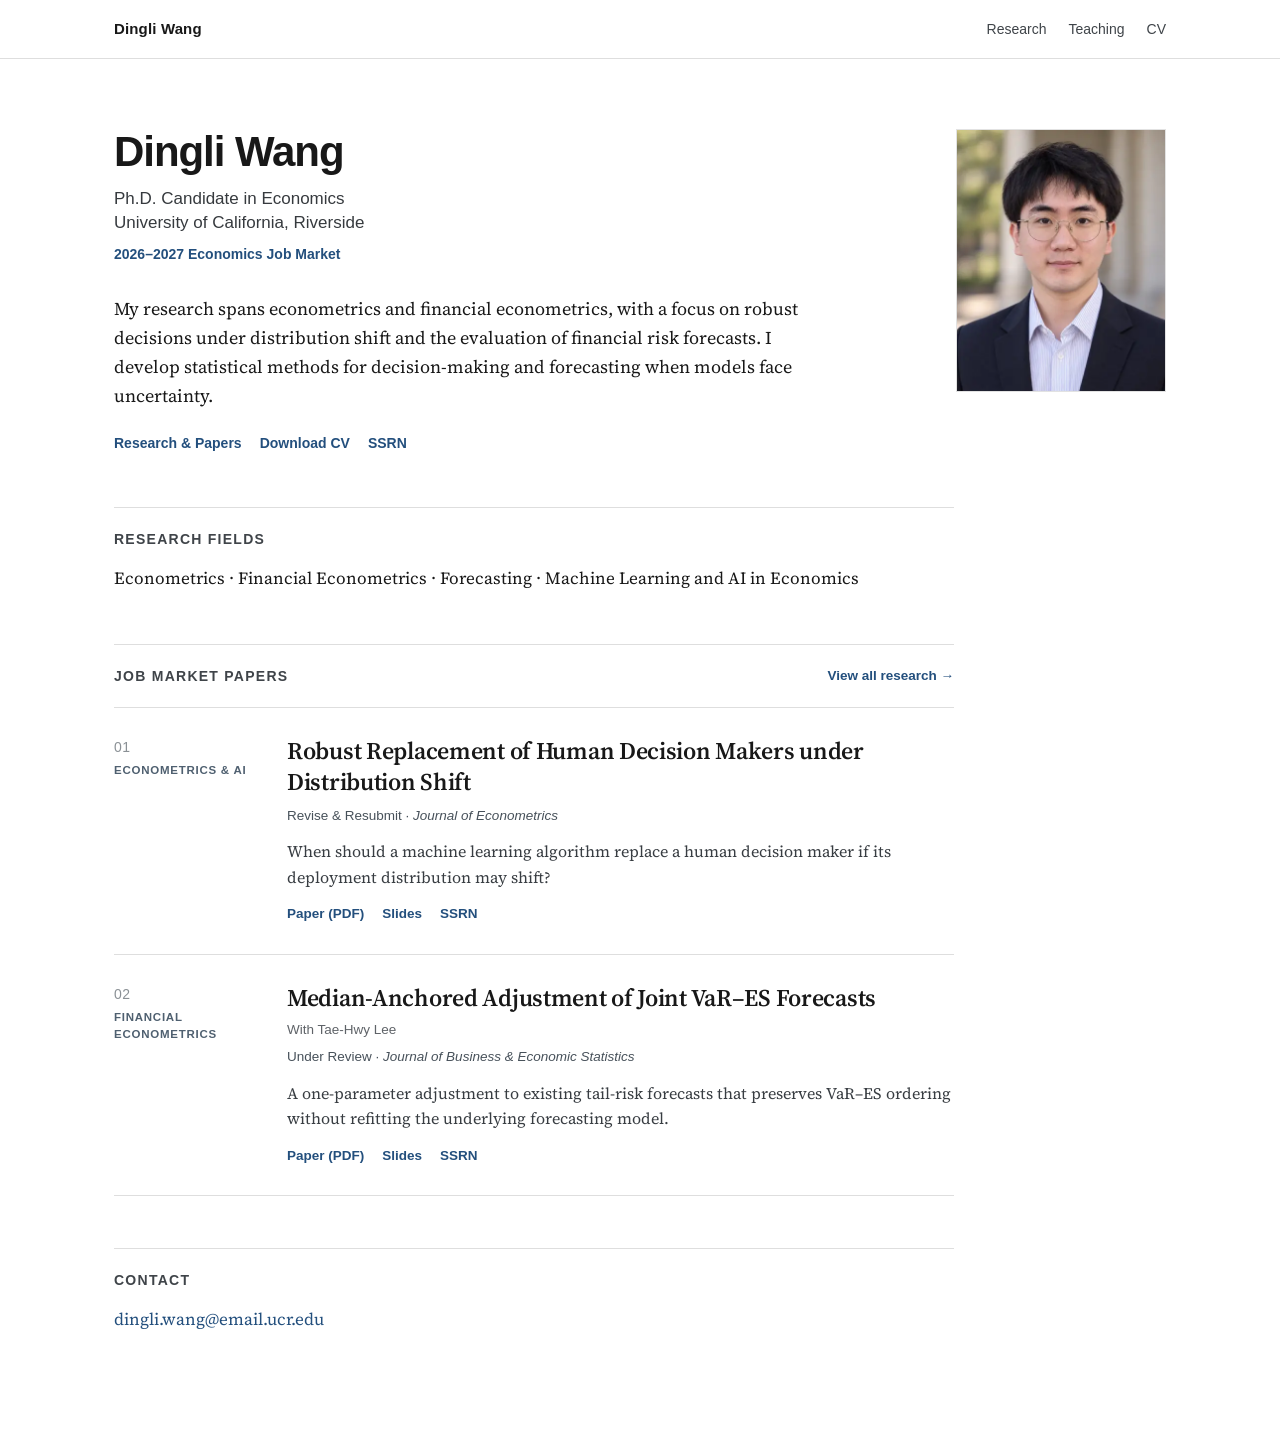
==== commit c979c7d2: "Use consistent Slides link labels for both job market papers" ====
--- a/index.html
+++ b/index.html
@@ -105,7 +105,7 @@
         <p class="featured-paper__summary">When should a machine learning algorithm replace a human decision maker if its deployment distribution may shift?</p>
         <div class="featured-paper__links">
           <a href="papers/Robust-Replacement-of-Human-Decision-Makers-under-Distribution-Shift.pdf" target="_blank" rel="noopener">Paper (PDF)</a>
-          <a href="papers/Robust-Replacement-of-Human-Decision-Makers-under-Distribution-Shift-Slides.pdf" target="_blank" rel="noopener">Job Talk Slides</a>
+          <a href="papers/Robust-Replacement-of-Human-Decision-Makers-under-Distribution-Shift-Slides.pdf" target="_blank" rel="noopener">Slides</a>
           <a href="https://papers.ssrn.com/sol3/papers.cfm?abstract_id=7546458" target="_blank" rel="noopener">SSRN</a>
         </div>
       
